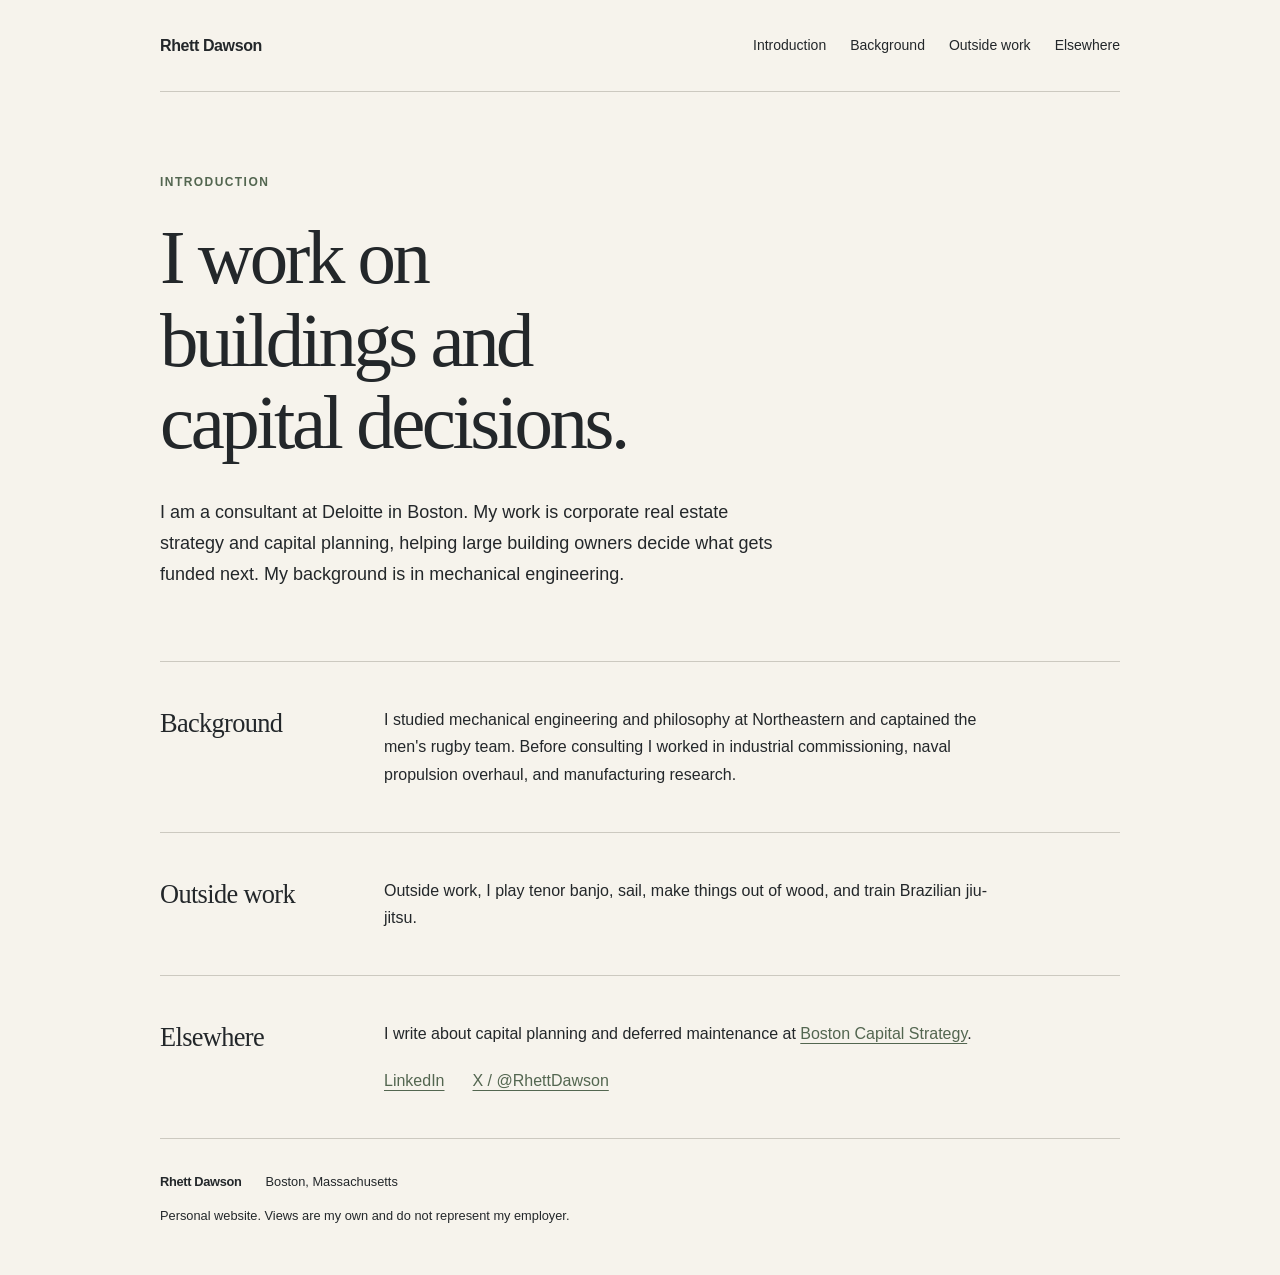
==== index.html @ 6f275af8 "A7: complete favicon set with PNG icons and apple-touch-icon" ====
<!doctype html>
<html lang="en">
<head>
  <meta charset="utf-8">
  <meta name="viewport" content="width=device-width, initial-scale=1">
  <title>Rhett Dawson | Consultant in Boston working on buildings and capital decisions</title>
  <meta name="description" content="Rhett Dawson is a consultant at Deloitte in Boston. He works on corporate real estate strategy and capital planning and has a background in mechanical engineering.">
  <link rel="canonical" href="https://rhettd333.github.io/">
  <meta property="og:type" content="website">
  <meta property="og:title" content="Rhett Dawson | Consultant in Boston">
  <meta property="og:description" content="Rhett Dawson works on buildings and capital decisions. A consultant in Boston with a background in mechanical engineering.">
  <meta property="og:url" content="https://rhettd333.github.io/">
  <meta property="og:site_name" content="Rhett Dawson">
  <meta name="twitter:card" content="summary">
  <meta name="twitter:title" content="Rhett Dawson | Consultant in Boston">
  <meta name="twitter:description" content="Rhett Dawson works on buildings and capital decisions. A consultant in Boston with a background in mechanical engineering.">
  <meta name="theme-color" content="#f6f3ec">
  <link rel="icon" href="favicon.svg" type="image/svg+xml">
  <link rel="icon" href="favicon-32x32.png" type="image/png" sizes="32x32">
  <link rel="icon" href="icon-192x192.png" type="image/png" sizes="192x192">
  <link rel="apple-touch-icon" href="apple-touch-icon.png" sizes="180x180">
  <link rel="stylesheet" href="styles.css">
  <script type="application/ld+json">
  {
    "@context": "https://schema.org",
    "@graph": [
      {
        "@type": "Person",
        "@id": "https://rhettd333.github.io/#person",
        "url": "https://rhettd333.github.io/",
        "name": "Rhett Dawson",
        "jobTitle": "Consultant",
        "worksFor": { "@type": "Organization", "name": "Deloitte" },
        "address": { "@type": "PostalAddress", "addressLocality": "Boston" },
        "sameAs": [
          "https://www.linkedin.com/in/rhett-d-318785129/",
          "https://x.com/RhettDawson",
          "https://bostoncapitalstrategy.com"
        ]
      },
      {
        "@type": "WebSite",
        "@id": "https://rhettd333.github.io/#website",
        "url": "https://rhettd333.github.io/",
        "name": "Rhett Dawson",
        "publisher": { "@id": "https://rhettd333.github.io/#person" }
      }
    ]
  }
  </script>
</head>
<body>
  <a class="skip-link" href="#main">Skip to content</a>
  <header class="site-header page-width">
    <span class="wordmark">Rhett Dawson</span>
    <nav aria-label="Main navigation">
      <a href="#introduction">Introduction</a>
      <a href="#background">Background</a>
      <a href="#outside-work">Outside work</a>
      <a href="#elsewhere">Elsewhere</a>
    </nav>
  </header>
  <main id="main" class="page-width" tabindex="-1">
    <section id="introduction" class="introduction" aria-labelledby="headline">
      <p class="section-label">Introduction</p>
      <h1 id="headline">I work on buildings and capital decisions.</h1>
      <p class="intro-copy">I am a consultant at Deloitte in Boston. My work is corporate real estate strategy and capital planning, helping large building owners decide what gets funded next. My background is in mechanical engineering.</p>
    </section>
    <section id="background" class="detail-section" aria-labelledby="background-heading">
      <h2 id="background-heading">Background</h2>
      <p>I studied mechanical engineering and philosophy at Northeastern and captained the men's rugby team. Before consulting I worked in industrial commissioning, naval propulsion overhaul, and manufacturing research.</p>
    </section>
    <section id="outside-work" class="detail-section" aria-labelledby="outside-heading">
      <h2 id="outside-heading">Outside work</h2>
      <p>Outside work, I play tenor banjo, sail, make things out of wood, and train Brazilian jiu-jitsu.</p>
    </section>
    <section id="elsewhere" class="detail-section" aria-labelledby="elsewhere-heading">
      <h2 id="elsewhere-heading">Elsewhere</h2>
      <div>
        <p>I write about capital planning and deferred maintenance at <a href="https://bostoncapitalstrategy.com" rel="me">Boston Capital Strategy</a>.</p>
        <ul class="social-links" aria-label="Find me online">
          <li><a href="https://www.linkedin.com/in/rhett-d-318785129/" rel="me">LinkedIn</a></li>
          <li><a href="https://x.com/RhettDawson" rel="me">X / @RhettDawson</a></li>
        </ul>
      </div>
    </section>
  </main>
  <footer class="site-footer page-width">
    <div class="footer-identity"><span class="wordmark">Rhett Dawson</span><span>Boston, Massachusetts</span></div>
    <p>Personal website. Views are my own and do not represent my employer.</p>
  </footer>
</body>
</html>
---- styles.css ----
:root {
  color-scheme: light;
  --paper: #f6f3ec;
  --ink: #23272a;
  --accent: #536650;
  --rule: #ccc9c0;
  font-family: -apple-system, BlinkMacSystemFont, "Segoe UI", sans-serif;
  color: var(--ink);
  background: var(--paper);
}

* { box-sizing: border-box; }
body { margin: 0; font-size: 1rem; line-height: 1.7; }
.page-width { width: min(100% - 3rem, 60rem); margin-inline: auto; }
a { color: var(--accent); text-decoration-thickness: 1px; text-underline-offset: 0.22em; }
a:hover { text-decoration-thickness: 2px; }
:focus-visible { outline: 2px solid var(--accent); outline-offset: 5px; }
.skip-link { position: absolute; top: 1rem; left: 1rem; padding: 0.6rem 1rem; background: var(--paper); transform: translateY(-200%); z-index: 2; }
.skip-link:focus { transform: translateY(0); }
.site-header { display: flex; align-items: center; justify-content: space-between; gap: 1.5rem; padding-block: 2rem; border-bottom: 1px solid var(--rule); }
.wordmark { font-weight: 600; letter-spacing: -0.025em; white-space: nowrap; }
nav { display: flex; flex-wrap: wrap; gap: 0.5rem 1.5rem; font-size: 0.875rem; }
nav a { color: var(--ink); text-decoration: none; }
nav a:hover { text-decoration: underline; }
section { scroll-margin-top: 2rem; }
.introduction { padding-block: 5rem 4.5rem; }
.section-label { margin: 0 0 1.5rem; color: var(--accent); font-size: 0.75rem; font-weight: 600; letter-spacing: 0.12em; text-transform: uppercase; }
h1, h2 { font-family: Georgia, "Times New Roman", serif; font-weight: 400; }
h1 { max-width: 15ch; margin: 0 0 2rem; font-size: clamp(2.75rem, 6.2vw, 4.8rem); line-height: 1.08; letter-spacing: -0.045em; text-wrap: balance; }
p { margin: 0; }
.intro-copy { max-width: 39rem; font-size: 1.125rem; }
.detail-section { display: grid; grid-template-columns: 12rem minmax(0, 1fr); gap: 2rem; padding-block: 2.75rem; border-top: 1px solid var(--rule); }
h2 { margin: 0; font-size: 1.65rem; line-height: 1.3; letter-spacing: -0.025em; }
.detail-section p { max-width: 38rem; }
.social-links { display: flex; flex-wrap: wrap; gap: 0.75rem 1.75rem; padding: 0; margin: 1.25rem 0 0; list-style: none; }
.site-footer { border-top: 1px solid var(--rule); padding-block: 2rem 3rem; font-size: 0.8rem; }
.footer-identity { display: flex; flex-wrap: wrap; gap: 0.25rem 1.5rem; margin-bottom: 0.75rem; }
.not-found { padding-block: 6rem; min-height: 65vh; }
.not-found h1 { max-width: none; }
@media (prefers-reduced-motion: reduce) {
  *, *::before, *::after {
    scroll-behavior: auto !important;
    transition: none !important;
    animation: none !important;
  }
}
@media (max-width: 640px) {
  .site-header { align-items: flex-start; flex-direction: column; gap: 1rem; padding-block: 1.5rem; }
  nav { gap: 0.5rem 1.1rem; font-size: 0.8rem; }
  .introduction { padding-block: 3.5rem; }
  .intro-copy { font-size: 1rem; }
  .detail-section { grid-template-columns: 1fr; gap: 1rem; padding-block: 2rem; }
}
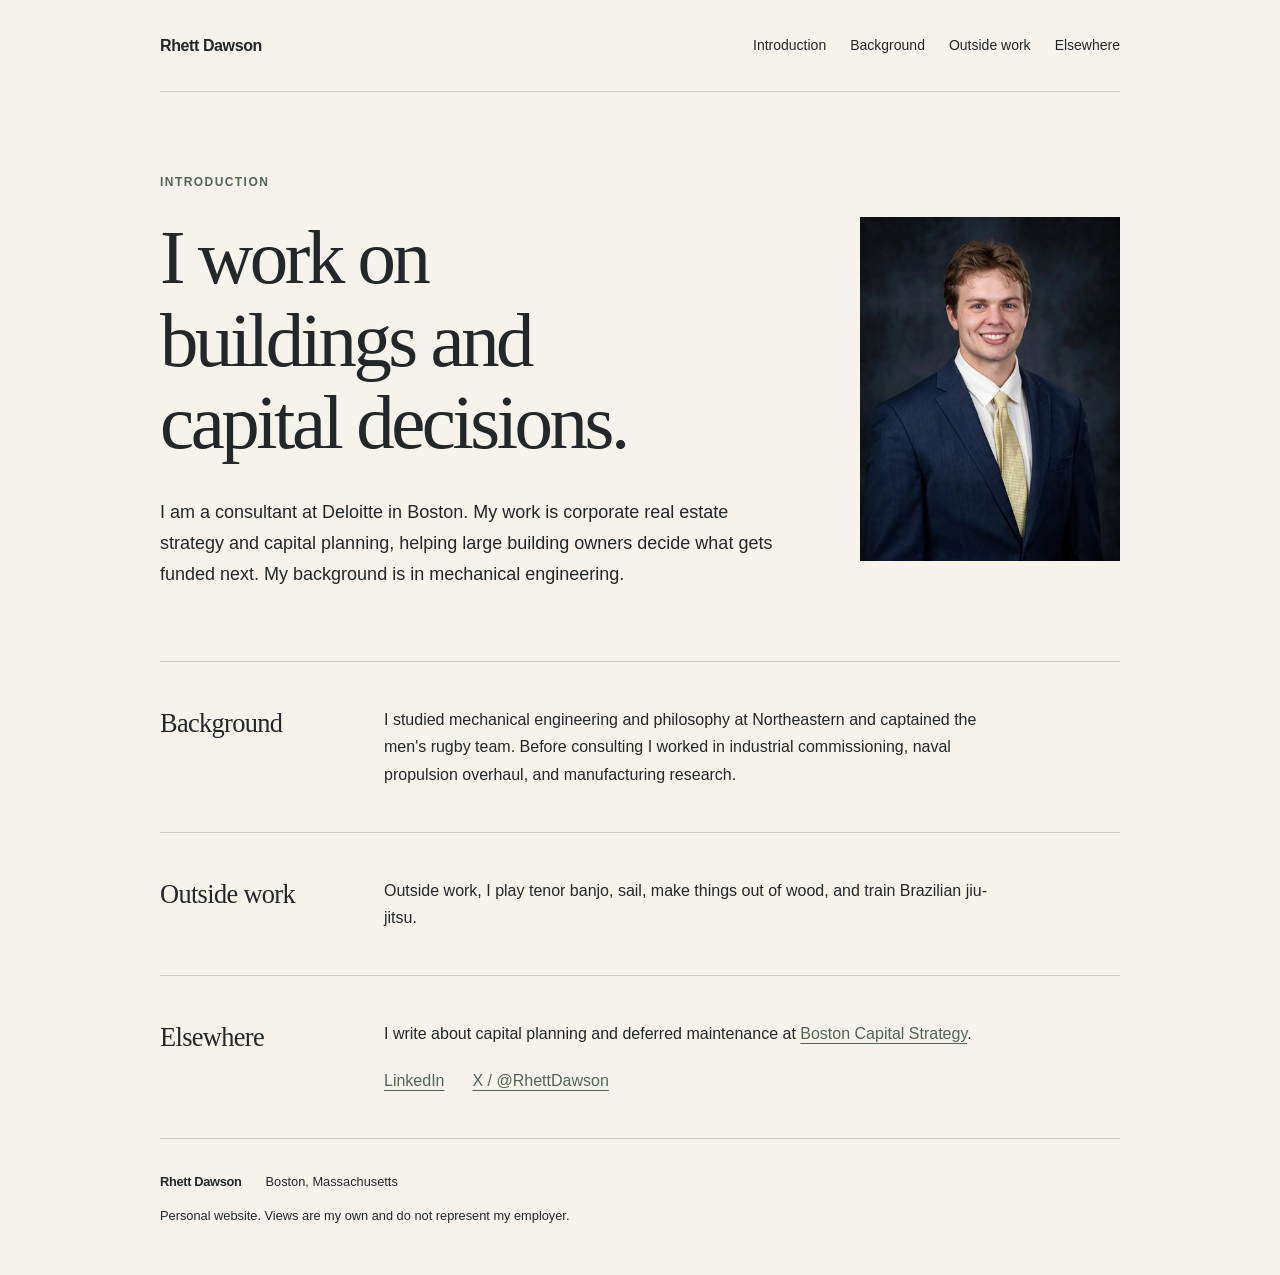
==== commit bb375a81: "G4: add headshot to Introduction, og:image and JSON-LD image" ====
--- a/index.html
+++ b/index.html
@@ -10,6 +10,8 @@
   <meta property="og:title" content="Rhett Dawson | Consultant in Boston">
   <meta property="og:description" content="Rhett Dawson works on buildings and capital decisions. A consultant in Boston with a background in mechanical engineering.">
   <meta property="og:url" content="https://rhettd333.github.io/">
+  <meta property="og:image" content="https://rhettd333.github.io/assets/rhett-dawson-headshot-800.jpg">
+  <meta name="twitter:image" content="https://rhettd333.github.io/assets/rhett-dawson-headshot-800.jpg">
   <meta property="og:site_name" content="Rhett Dawson">
   <meta name="twitter:card" content="summary">
   <meta name="twitter:title" content="Rhett Dawson | Consultant in Boston">
@@ -19,6 +21,7 @@
   <link rel="icon" href="favicon-32x32.png" type="image/png" sizes="32x32">
   <link rel="icon" href="icon-192x192.png" type="image/png" sizes="192x192">
   <link rel="apple-touch-icon" href="apple-touch-icon.png" sizes="180x180">
+  <link rel="author" href="humans.txt">
   <link rel="stylesheet" href="styles.css">
   <script type="application/ld+json">
   {
@@ -29,6 +32,7 @@
         "@id": "https://rhettd333.github.io/#person",
         "url": "https://rhettd333.github.io/",
         "name": "Rhett Dawson",
+        "image": "https://rhettd333.github.io/assets/rhett-dawson-headshot-800.jpg",
         "jobTitle": "Consultant",
         "worksFor": { "@type": "Organization", "name": "Deloitte" },
         "address": { "@type": "PostalAddress", "addressLocality": "Boston" },
@@ -63,8 +67,15 @@
   <main id="main" class="page-width" tabindex="-1">
     <section id="introduction" class="introduction" aria-labelledby="headline">
       <p class="section-label">Introduction</p>
-      <h1 id="headline">I work on buildings and capital decisions.</h1>
-      <p class="intro-copy">I am a consultant at Deloitte in Boston. My work is corporate real estate strategy and capital planning, helping large building owners decide what gets funded next. My background is in mechanical engineering.</p>
+      <div class="intro-grid">
+        <div class="intro-text">
+          <h1 id="headline">I work on buildings and capital decisions.</h1>
+          <p class="intro-copy">I am a consultant at Deloitte in Boston. My work is corporate real estate strategy and capital planning, helping large building owners decide what gets funded next. My background is in mechanical engineering.</p>
+        </div>
+        <figure class="headshot">
+          <img src="assets/rhett-dawson-headshot-800.jpg" srcset="assets/rhett-dawson-headshot-400.jpg 400w, assets/rhett-dawson-headshot-800.jpg 800w" sizes="(max-width: 640px) 280px, 260px" width="800" height="1060" alt="Rhett Dawson">
+        </figure>
+      </div>
     </section>
     <section id="background" class="detail-section" aria-labelledby="background-heading">
       <h2 id="background-heading">Background</h2>
--- a/styles.css
+++ b/styles.css
@@ -29,6 +29,9 @@
 h1 { max-width: 15ch; margin: 0 0 2rem; font-size: clamp(2.75rem, 6.2vw, 4.8rem); line-height: 1.08; letter-spacing: -0.045em; text-wrap: balance; }
 p { margin: 0; }
 .intro-copy { max-width: 39rem; font-size: 1.125rem; }
+.intro-grid { display: grid; grid-template-columns: minmax(0, 1fr) 260px; gap: 3rem; align-items: start; }
+.headshot { margin: 0; }
+.headshot img { display: block; width: 100%; height: auto; }
 .detail-section { display: grid; grid-template-columns: 12rem minmax(0, 1fr); gap: 2rem; padding-block: 2.75rem; border-top: 1px solid var(--rule); }
 h2 { margin: 0; font-size: 1.65rem; line-height: 1.3; letter-spacing: -0.025em; }
 .detail-section p { max-width: 38rem; }
@@ -49,5 +52,7 @@
   nav { gap: 0.5rem 1.1rem; font-size: 0.8rem; }
   .introduction { padding-block: 3.5rem; }
   .intro-copy { font-size: 1rem; }
+  .intro-grid { grid-template-columns: 1fr; gap: 2rem; }
+  .headshot { max-width: 280px; }
   .detail-section { grid-template-columns: 1fr; gap: 1rem; padding-block: 2rem; }
 }
